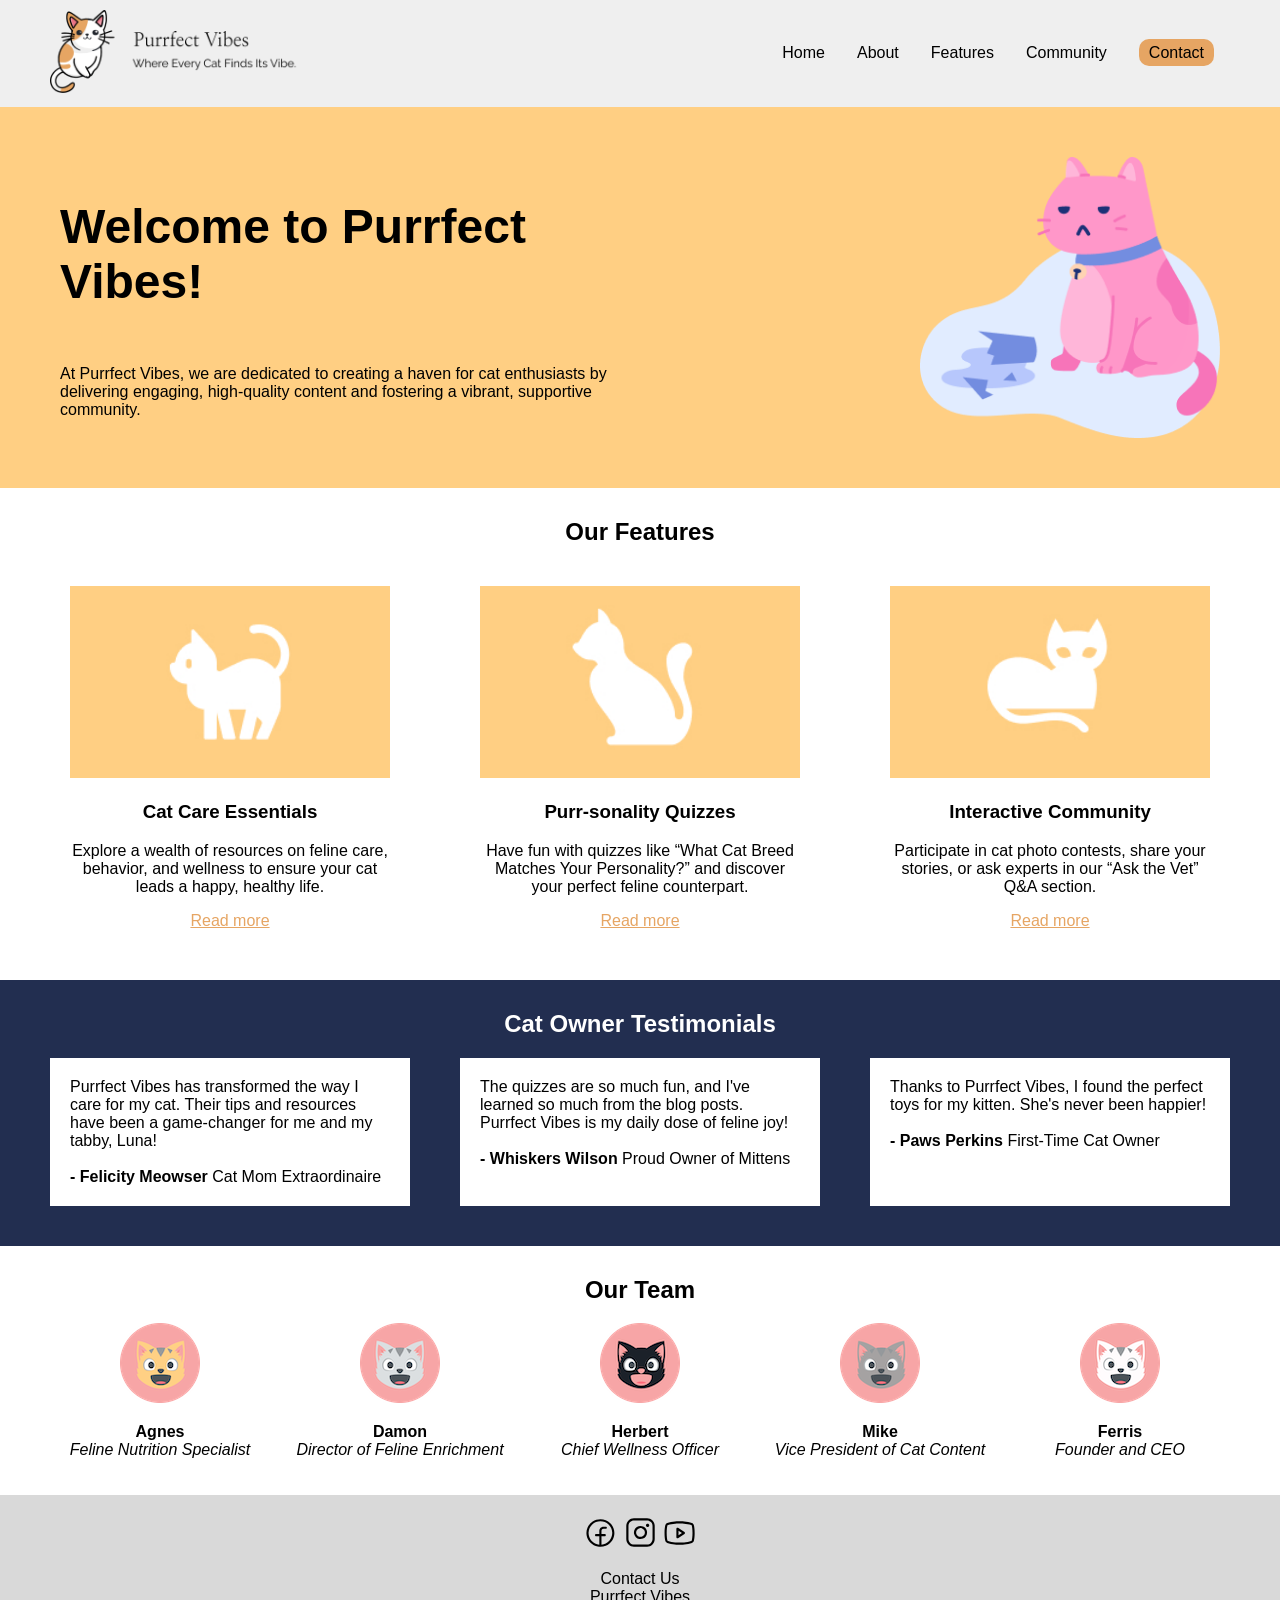
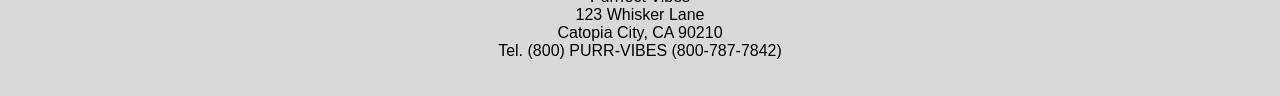
==== beginning/index.html @ f04fb918 "updated files added beginning files" ====
<!DOCTYPE html>
<html lang="en">
<head>
    <meta charset="utf-8">
    <meta name="viewport" content="width=device-width, initial-scale=1.0">
    <link rel="apple-touch-icon" sizes="180x180" href="images/favicons/apple-touch-icon.png">
    <link rel="icon" type="image/png" sizes="32x32" href="images/favicons/favicon-32x32.png">
    <link rel="icon" type="image/png" sizes="16x16" href="images/favicons/favicon-16x16.png">
    <link rel="manifest" href="images/favicons/site.webmanifest">
    <title>Welcome to Purrfect Vibes!</title>
    <link rel="stylesheet" href="css/styles.css">
</head>
<body>
    <header>
        <div class="container">
            <a href="index.html"><img src="images/logo.png" alt="logo"></a>
            <input type="checkbox" class="navToggler" id="navToggler">
            <nav>
                <ul>
                    <li><a href="index.html">Home</a></li>
                    <li><a href="about.html">About</a></li>
                    <li><a href="features.html">Features</a>
                        <ul class="sub-menu">
                            <li><a href="features.html#cat-care">Cat Care</a></li>
                            <li><a href="features.html#quizzes">Quizzes</a></li>
                            <li><a href="features.html#community">Community</a></li>
                        </ul>
                    </li>
                    <li><a href="community.html">Community</a></li>
                    <li><a href="contact.html" class="button">Contact</a></li>
                </ul>
            </nav>
            <label for="navToggler" class="navTogglerMenu" name="navToggler">
                <img src="images/menu.svg" class="menuOpen" alt="menu">
                <img src="images/x.svg" class="menuClose" alt="close">
            </label>
        </div>
    </header>
    <section class="hero">
        <div class="container">
            <div class="hero-text">
                <h1>Welcome to Purrfect Vibes!</h1>
                <p>At Purrfect Vibes, we are dedicated to creating a haven for cat enthusiasts by delivering engaging, high-quality content and fostering a vibrant, supportive community.</p>
            </div>
            <img src="images/hero-cat.png" alt="">
        </div>
    </section>
    <section class="features container">
        <h2>Our Features</h2>
        <div class="feature-container">
            <div class="feature-block">
                <img src="images/cat-care.jpg" alt="cat care">
                <h3>Cat Care Essentials</h3>
                <p>Explore a wealth of resources on feline care, behavior, and wellness to ensure your cat leads a happy, healthy life.</p>
                <a href="#">Read more</a>
            </div>
            <div class="feature-block">
                <img src="images/cat-quizzes.jpg" alt="cat quizzes">
                <h3>Purr-sonality Quizzes</h3>
                <p>Have fun with quizzes like “What Cat Breed Matches Your Personality?” and discover your perfect feline counterpart.</p>
                <a href="#">Read more</a>
            </div>
            <div class="feature-block">
                <img src="images/cat-community.jpg" alt="cat community">
                <h3>Interactive Community</h3>
                <p>Participate in cat photo contests, share your stories, or ask experts in our “Ask the Vet” Q&A section.</p>
                <a href="#">Read more</a>
            </div>
        </div>
    </section>
    <section class="testimonials">
        <div class="container">
            <h2>Cat Owner Testimonials</h2>
            <div class="testimonial-container">
                <div class="testimonial-block">
                    Purrfect Vibes has transformed the way I care for my cat. Their tips and resources have been a game-changer for me and my tabby, Luna!<br><br>
                    <strong>- Felicity Meowser</strong>
                    Cat Mom Extraordinaire
                </div>
                <div class="testimonial-block">
                    The quizzes are so much fun, and I've learned so much from the blog posts. Purrfect Vibes is my daily dose of feline joy!<br><br>
                    <strong>- Whiskers Wilson</strong>
                    Proud Owner of Mittens
                </div>
                <div class="testimonial-block">
                    Thanks to Purrfect Vibes, I found the perfect toys for my kitten. She's never been happier!<br><br>
                    <strong>- Paws Perkins</strong>
                    First-Time Cat Owner
                </div>
            </div>
        </div>
    </section>
    <section class="team container">
        <h2>Our Team</h2>
        <div class="team-container">
            <div class="team-block">
                <img src="images/head-agnes.png" alt="Agnes">
                <p><strong>Agnes</strong><br>
                    <em>Feline Nutrition Specialist</em></p>
            </div>
            <div class="team-block">
                <img src="images/head-damon.png" alt="Damon">
                <p><strong>Damon</strong><br>
                    <em>Director of Feline Enrichment</em></p>
            </div>
            <div class="team-block">
                <img src="images/head-herbert.png" alt="Herbert">
                <p><strong>Herbert</strong><br>
                    <em>Chief Wellness Officer</em></p>
            </div>
            <div class="team-block">
                <img src="images/head-mike.png" alt="Mike">
                <p><strong>Mike</strong><br>
                    <em>Vice President of Cat Content</em></p>
            </div>
            <div class="team-block">
                <img src="images/head-ferris.png" alt="Ferris">
                <p><strong>Ferris</strong><br>
                    <em>Founder and CEO</em></p>
            </div>
        </div>
    </section>
    <footer>
        <div>
            <a href="#"><img src="images/facebook.svg" alt="Facebook"></a>
            <a href="#"><img src="images/instagram.svg" alt="Instagram"></a>
            <a href="#"><img src="images/youtube.svg" alt="Youtube"></a>
        </div>
        <p>
            Contact Us<br>
            Purrfect Vibes<br>
            123 Whisker Lane<br>
            Catopia City, CA 90210<br>
            Tel. (800) PURR-VIBES (800-787-7842)<br>
        </p>
    </footer>
</body>
</html>
---- beginning/css/styles.css ----
* {
    box-sizing: border-box;
}
body, textarea {
    font-size: 16px;
    font-family: Arial, Helvetica, sans-serif;
    margin: 0;
}
h1 {
    font-size: 3rem;
}
.container {
    max-width: 1200px;
    margin: auto;
    padding: 10px;
}
a {
    color: #e6a563;
}
a:hover {
    opacity: 0.8;
}
h2 {
    text-align: center;
}
img {
    width: 100%;
}
/**Header**/
header {
    background-color: #efefef;
}
header a {
    text-decoration: none;
    color: #000
}
header a:hover {
    color: #e6a563;
}
header .container {
    padding: 10px;
    display: flex;
    align-items: center;
    justify-content: flex-end;
}
header .container > a:first-child {
    width: 250px;
    margin-right: auto;

}
header ul {
    list-style-type: none;
    display: flex;
    align-items: center;
    margin: 0;
}
.button {
    background-color: #e6a563;
    border-radius: 10px;
    padding: 5px 10px;
}
.button:hover {
    background-color: #fff;
}
nav li {
    margin: 0 1em;
    position: relative;
    padding-bottom: 20px;
    padding-top: 20px;
}
.sub-menu {
    position: absolute;
    left: 0;
    flex-direction: column;
    margin-top: 20px;
    gap: 20px;
    background-color: #fff;
    border: 1px solid #efefef;
    border-radius: 20px;
    padding: 10px 20px 20px 10px;
    align-items: flex-start;
    display: none;
}
.sub-menu li {
    padding: 0;
}
nav li:hover > .sub-menu,
nav li > .sub-menu:hover  {
    display: flex;
}
.navTogglerMenu, .navToggler {
    display: none;
}
/**Home Page**/
body.home {
    background-color: #efefef;
}
.hero {
    background-color: #FFCF83;
}
.hero .container {
    display: flex;
    justify-content: space-between;
    padding: 50px 20px;
}
.hero img {
    width: 300px;
}
.hero .hero-text {
    display: flex;
    flex-direction: column;
    justify-content: center;
    width: 50%;
}
.feature-container {
    display: flex;
    justify-content: center;
    gap: 50px;
    padding-bottom: 20px;
}
.feature-block {
    text-align: center;
    background-color: #fff;
    padding: 20px;
    flex: auto;
    width: 32%;
}
.testimonials {
    background-color: #222e50;
    padding-bottom: 30px;
}
.testimonials h2 {
    color: #fff;
    text-align: center;
}
.testimonial-container {
    display: flex;
    gap: 50px;
}
.testimonial-block {
    background-color: #fff;
    padding: 20px;
    flex: auto;
    width: 33%;
}
.team {
    padding-bottom: 20px;
}
.team img {
    width: 80px;
}
.team-container {
    display: flex;
    justify-content: space-between;
    gap: 20px;
}
.team-block {
    text-align: center;
    width: 25%;
}
/**About Page**/
.about .container {
    max-width: 900px;
}
.about-block {
    display: flex;
    gap: 20px;
    align-items: center;
}
.about-block img {
    width: 80px;
    height: 80px;
}
/**Community Page**/
.community {
    display: grid;
    gap: 20px;
    grid-template-columns: repeat(3, 1fr);
    margin-bottom: 30px;
    max-width: 1000px;
}
.event-block {
    border: 1px solid #efefef;
    box-shadow: 10px 10px 10px #efefef;
    text-align: center;;
}
.event-block img {
    width: 100%;
}
.event-block h3, .event-block p {
    padding: 0 20px;
}
.event-block.featured {
    grid-column: span 3;
    display: grid;
    grid-template-areas: 
    "image title"
    "image text";
    grid-template-columns: 1fr 1fr;
    grid-template-rows: auto 1fr;
    grid-column-gap: 20px;
}
.event-block.featured img {
    grid-area: image;
}
.event-block.featured h3 {
    grid-area: title;
    text-align: left;
}
.event-block.featured p {
    grid-area: text;
    text-align: left;
}
.event-block span {
    font-style: italic;
    color: #787878;
    font-size: 0.9em;;
}
.event-block p {
    padding-bottom: 20px;
}
/**Feature Page**/
.feature-page-block {
    border: 1px solid #efefef;
    padding: 20px;
    border-radius: 20px;
}
.feature-page-block h3 {
    text-align: center;
}
.feature-page-block img {
    height: 200px;
    object-fit: cover;
}
/**Contact**/
.contact-container {
    display: flex;
    gap: 20px;
    margin-bottom: 50px;
}
.contact-container address {
    width: 30%;
}
.contact-container .form-container {
    width: 70%;
    max-width: 600px;
}
form {
    display: grid;
    grid-template-columns: repeat(2, 1fr); /* Two columns of equal width */
    gap: 1rem;
}
.form-group {
    display: flex;
    flex-direction: column;
}
.full-width {
    grid-column: span 2; 
}
input[type="email"],input[type="text"],input[type="tel"],textarea, select {
    width:100%;
    height:38px;
    padding:6px 10px;
    background-color:#fff;
    border:1px solid #D1D1D1;
    border-radius:4px;
    box-shadow:none;
    box-sizing:border-box;
}
textarea {
    min-height:65px;
    padding-top:6px;
    padding-bottom:6px;
}
form label {
    font-weight:600;
    margin-bottom: 10px;
}
form input[type="checkbox"], form input[type="radio"] {
    display:inline;
}
form .inline-checkbox label {
    font-weight: 400;
}
input[type="submit"] {
	padding: 0 30px;
	font-size: 11px;
	font-weight: 600;
	line-height: 38px;
	letter-spacing: .1rem;
	text-transform: uppercase;
	background-color: transparent;
	border-radius: 4px;
	border: 1px solid #bbb;
	cursor: pointer;
 }
input[type="submit"]:hover, input[type="submit"]:focus {
    color:#333;
    border-color:#888;
    outline:0;
}
input[type="text"]:required, input[type="tel"]:required, input[type="email"]:required {
    border-color:red;
}
input[type="text"]:valid, input[type="tel"]:valid, input[type="email"]:valid {
    border-color:green;
}
/**Footer**/
footer {
    text-align: center;
    background-color: #D9D9D9;
    padding: 20px;
}
footer img {
    width: 35px;
}

/**Tablet Styles**/
@media only screen and (max-width: 1040px) {
    .community {
        grid-template-columns: repeat(2, 1fr);
    }
    .event-block.featured {
        grid-column: span 2;
    }
    .features-page .feature-container {
        flex-wrap: wrap;
        gap: 10px;
    }
    .features-page .feature-page-block {
        width: 40%;
    }
}

/**Mobile Styles**/
@media only screen and (max-width: 767px) {
    header .container {
        flex-wrap: wrap;
        position: relative;
    }
    header img {
        width: 200px;
    }
    header nav {
        position: absolute;
        width: 100%;
        top: 90px;
        left: 0;
        display: none;
    }
    header nav ul {
        flex-direction: column;
        align-items: center;
        justify-content: center;
        width: 100vw;
        background-color: #efefef;
        padding: 0;
        border-top: 1px solid #fff;
    }
    header nav li {
        width: 100%;
        text-align: center;
        border-bottom: 1px solid #fff;
        padding: 0;
        margin: 0;
    }
    header a {
        display: inline-block;
        width: 100%;
        padding: 10px 0;
    }
    header nav li:last-child {
        border-bottom: none;
        padding: 0;
    }
    header .button {
        width: 100%;
        border-radius: 0;
        display: block;
        padding: 10px;
    }
    .navToggler, .navTogglerMenu {
        display: block;
    }
    .navTogglerMenu img {
        width: 25px;
    }
    .navToggler:checked ~ nav {
        display: block;
    }
    .navToggler, .menuClose, .navToggler:checked ~ .navTogglerMenu .menuOpen {
        display: none;
    }
    .navToggler:checked ~ .navTogglerMenu .menuClose {
        display: block;
    }
    .sub-menu {
        display: flex;
        position: relative;
        border-radius: 0;
        gap: 20px;
        padding: 10px;
    }
    .hero .container {
        display: block;
        text-align: center;
    }
    .hero .hero-text {
        width: 100%;
        margin-bottom: 30px;
    }
    .feature-container {
        flex-direction: column;
        gap: 20px;
    }
    .feature-block {
        width: 100%;
    }
    .testimonial-container {
        flex-direction: column;
        gap: 20px;
    }
    .testimonial-block {
        width: 100%;
    }
    .team-container {
        flex-wrap: wrap;
        justify-content: center;
    }
    .about {
        text-align: center;
    }
    .about-container {
        gap: 50px;
    }
    .about-block {
        flex-direction: column;
    }
    .community {
        grid-template-columns: repeat(1, 1fr);
    }
    .event-block.featured {
        grid-column: span 2;
    }
    .features-page .feature-container {
        display: block;
    }
    .features-page .feature-page-block {
        width: 100%;
    } 
    .community {
        display: flex;
        flex-direction: column;
    }
    .event-block.featured {
        display: flex;
        flex-direction: column;
    } 
    .contact {
        text-align: center;
    }
    .contact-container {
        flex-direction: column;
    }
    .contact-container address, .contact-container .form-container {
        width: 100%;
    }
    form {
        grid-template-columns: 1fr;
    }
    .full-width {
        grid-column: span 1;
    }
}
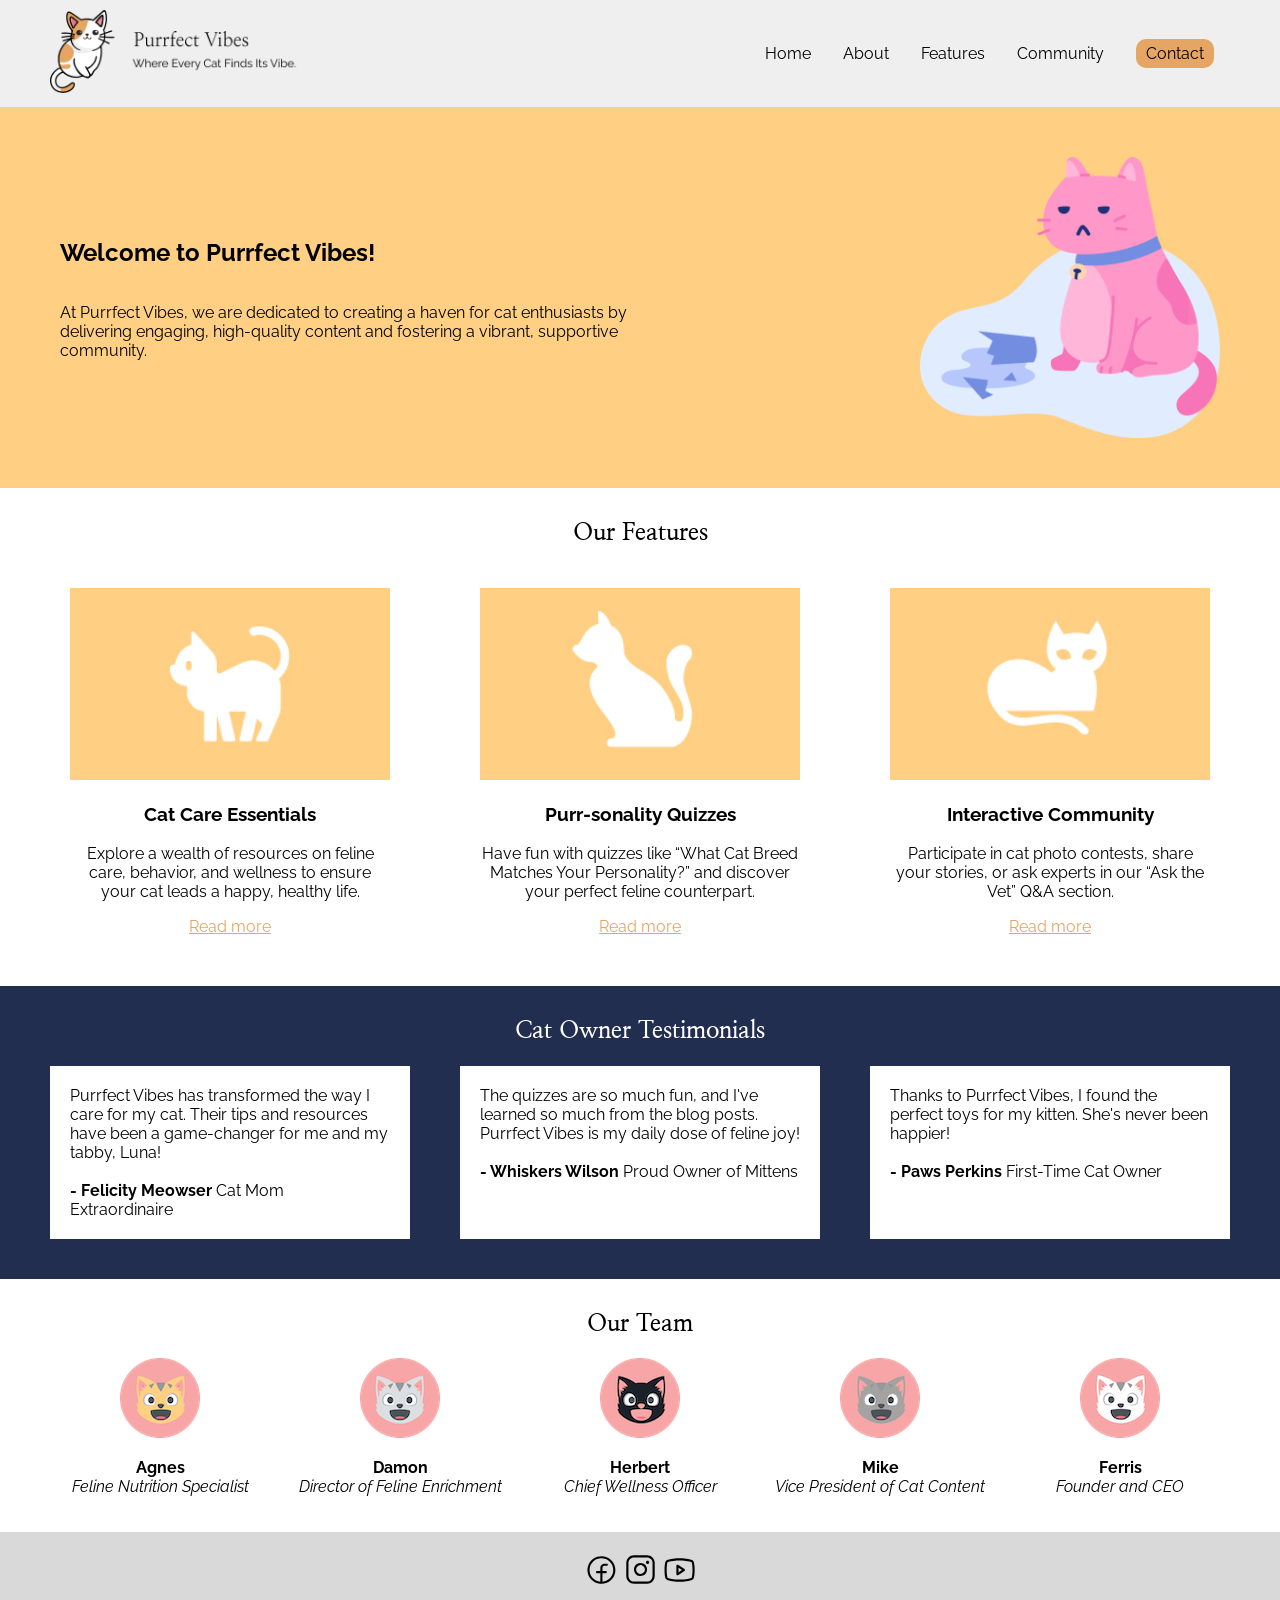
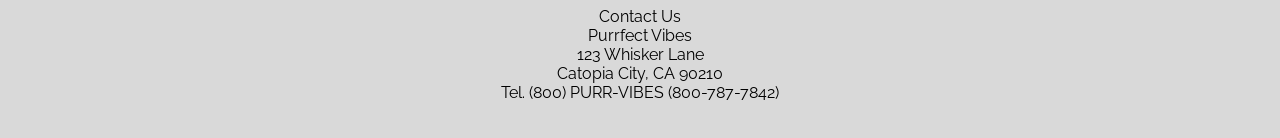
==== commit f7afdc78: "update -embedded Google fonts to all pages - embedded video to about page - embedded calendar to com" ====
--- a/beginning/index.html
+++ b/beginning/index.html
@@ -9,6 +9,10 @@
     <link rel="manifest" href="images/favicons/site.webmanifest">
     <title>Welcome to Purrfect Vibes!</title>
     <link rel="stylesheet" href="css/styles.css">
+    <link rel="preconnect" href="https://fonts.googleapis.com">
+    <link rel="preconnect" href="https://fonts.gstatic.com" crossorigin>
+    <link href="https://fonts.googleapis.com/css2?family=Nanum+Myeongjo&family=Raleway:ital,wght@0,100..900;1,100..900&display=swap" rel="stylesheet">
+    
 </head>
 <body>
     <header>
--- a/beginning/css/styles.css
+++ b/beginning/css/styles.css
@@ -3,11 +3,16 @@
 }
 body, textarea {
     font-size: 16px;
-    font-family: Arial, Helvetica, sans-serif;
+    font-family: "Raleway", sans-serif;
+    font-optical-sizing: auto;
+    font-style: normal;
     margin: 0;
 }
-h1 {
+h1, {
     font-size: 3rem;
+    font-family: "Nanum Myeongjo", serif;
+    font-weight: 400;
+    font-style: normal;
 }
 .container {
     max-width: 1200px;
@@ -21,6 +26,9 @@
     opacity: 0.8;
 }
 h2 {
+    font-family: "Nanum Myeongjo", serif;
+    font-weight: 600;
+    font-style: normal;
     text-align: center;
 }
 img {
@@ -171,6 +179,12 @@
     width: 80px;
     height: 80px;
 }
+
+/* iframe { 
+    width: 100%;
+    aspect-ratio: 16 / 9;
+} */
+
 /**Community Page**/
 .community {
     display: grid;
@@ -245,6 +259,7 @@
     width: 70%;
     max-width: 600px;
 }
+
 form {
     display: grid;
     grid-template-columns: repeat(2, 1fr); /* Two columns of equal width */
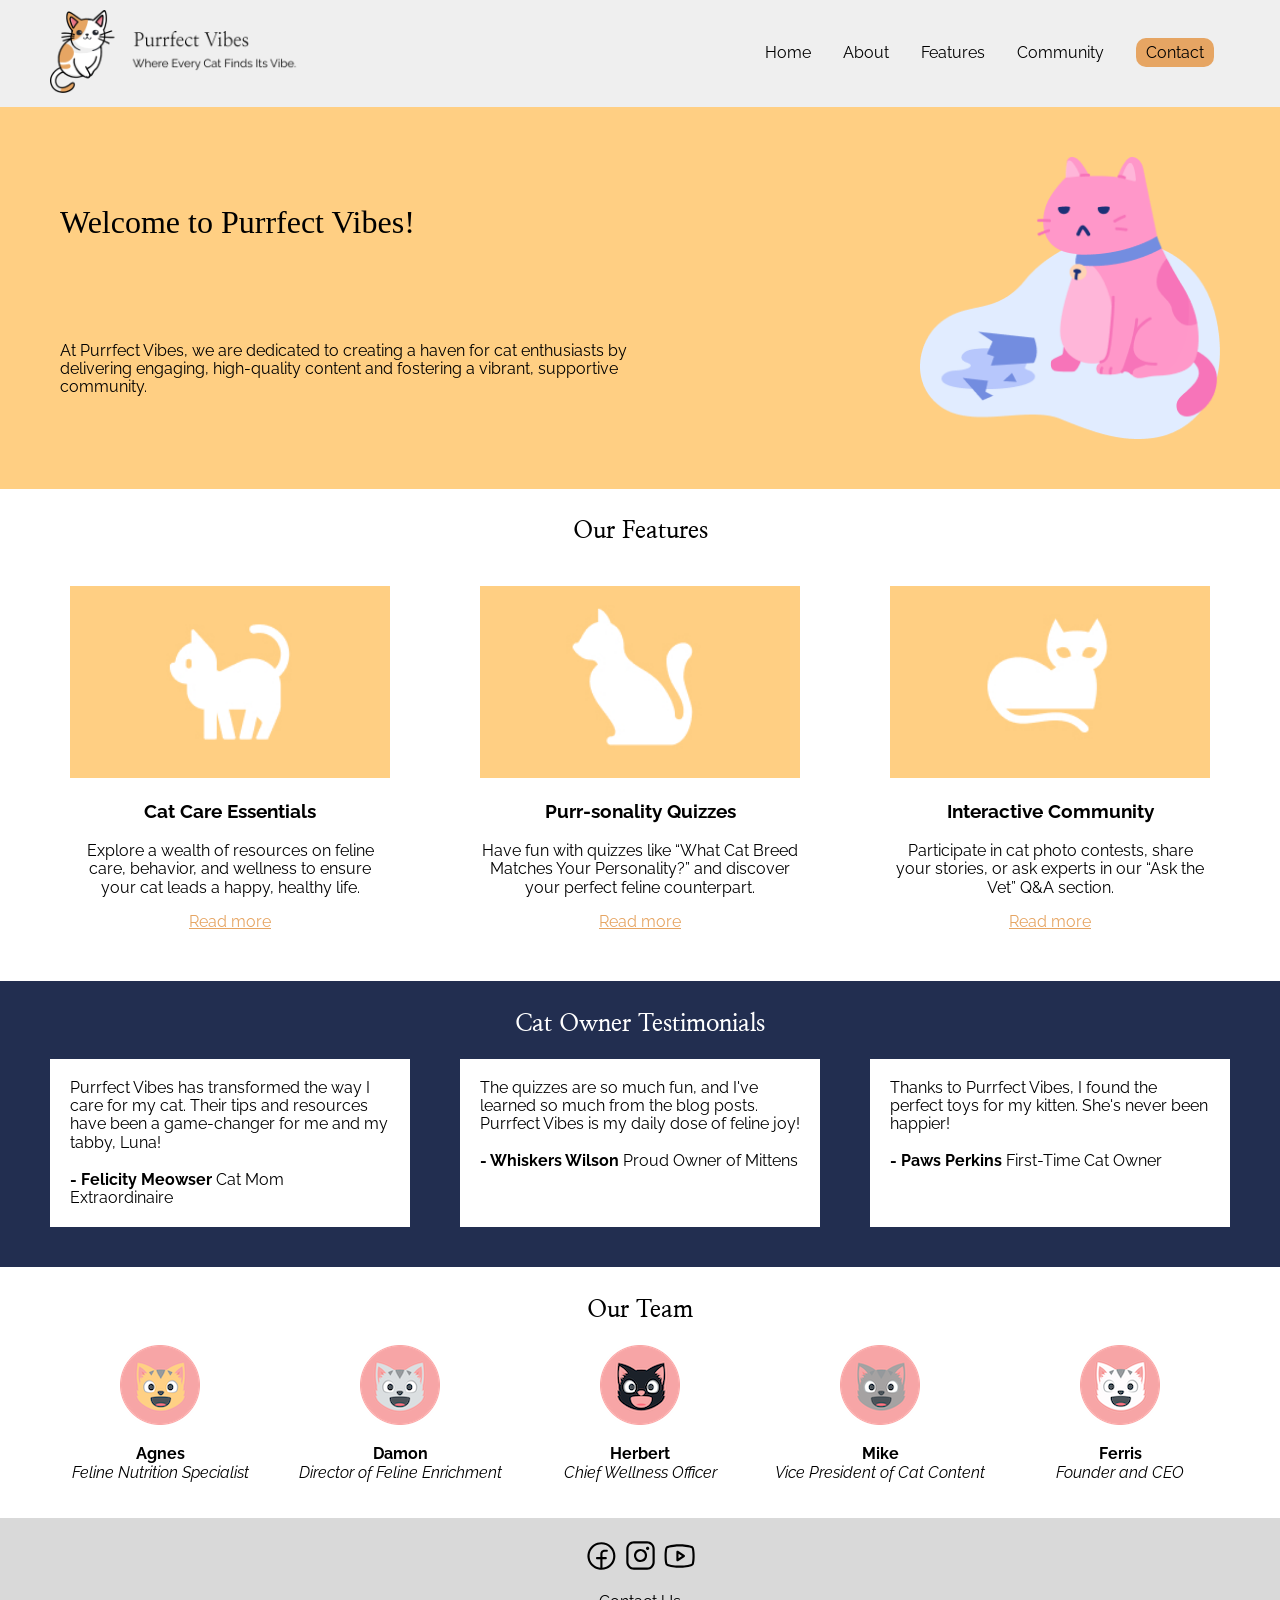
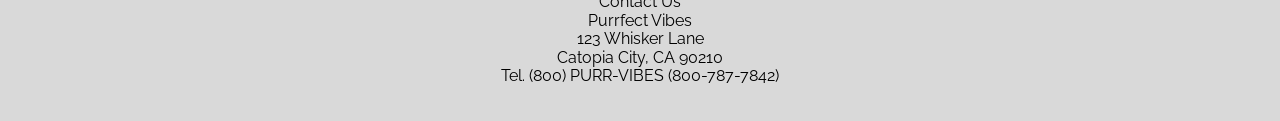
==== commit 172c3f4d: "updated - added normalize - updated h1 html/css" ====
--- a/beginning/index.html
+++ b/beginning/index.html
@@ -9,6 +9,7 @@
     <link rel="manifest" href="images/favicons/site.webmanifest">
     <title>Welcome to Purrfect Vibes!</title>
     <link rel="stylesheet" href="css/styles.css">
+    <link rel="stylesheet" href="css/normalize.css">
     <link rel="preconnect" href="https://fonts.googleapis.com">
     <link rel="preconnect" href="https://fonts.gstatic.com" crossorigin>
     <link href="https://fonts.googleapis.com/css2?family=Nanum+Myeongjo&family=Raleway:ital,wght@0,100..900;1,100..900&display=swap" rel="stylesheet">
--- a/beginning/css/styles.css
+++ b/beginning/css/styles.css
@@ -8,11 +8,19 @@
     font-style: normal;
     margin: 0;
 }
-h1, {
+h1 {
     font-size: 3rem;
     font-family: "Nanum Myeongjo", serif;
     font-weight: 400;
+    color: #fff;
     font-style: normal;
+    text-align: center;
+    border: solid 1px #222e50;
+    background-color: #222e50;
+    height: 100px;
+    display: flex;
+    justify-content: center;
+    align-items: center;
 }
 .container {
     max-width: 1200px;
@@ -106,6 +114,13 @@
 .hero {
     background-color: #FFCF83;
 }
+.hero-text h1 {
+    border: none;
+    background-color: transparent;
+    color: #000;
+   display: block;
+   text-align: left;
+}
 .hero .container {
     display: flex;
     justify-content: space-between;
@@ -239,6 +254,23 @@
     padding: 20px;
     border-radius: 20px;
 }
+.feature-page-block ul {
+    list-style: none;
+    padding-left: 10px;
+}
+.feature-page-block ul li {
+    margin-bottom: 10px;
+    position: relative;
+    padding-left: 25px;
+}
+.feature-page-block ul li::before {
+    content: "\f1b0";
+    font-family: "Font Awesome 7 Free";
+    font-weight: 900;
+    margin-right: 10px;
+    position: absolute;
+    left: 0;
+}
 .feature-page-block h3 {
     text-align: center;
 }
@@ -246,6 +278,7 @@
     height: 200px;
     object-fit: cover;
 }
+
 /**Contact**/
 .contact-container {
     display: flex;
@@ -424,6 +457,9 @@
         width: 100%;
         margin-bottom: 30px;
     }
+    .hero-text h1 {
+        text-align: center;
+    }
     .feature-container {
         flex-direction: column;
         gap: 20px;
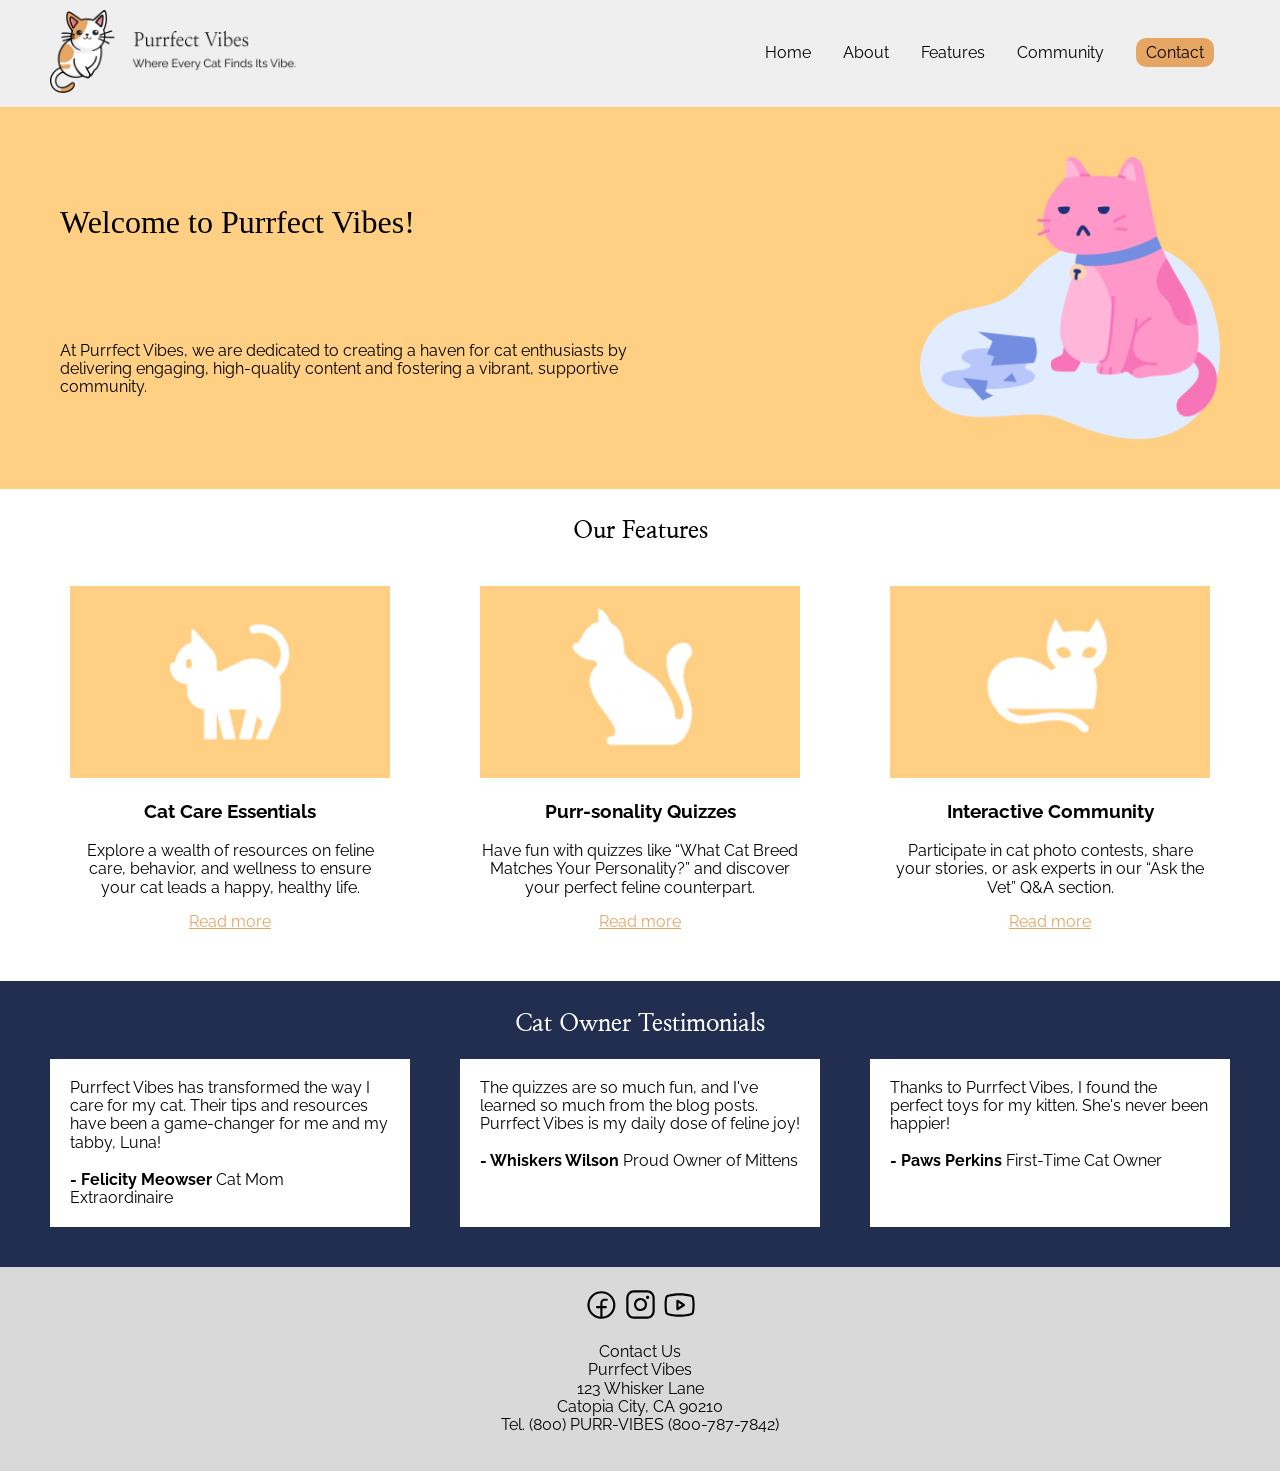
==== commit abe0f020: "updated about.html, styles.css, with team-container  - removed team-container from index.html" ====
--- a/beginning/index.html
+++ b/beginning/index.html
@@ -95,7 +95,7 @@
             </div>
         </div>
     </section>
-    <section class="team container">
+    <!-- <section class="team container">
         <h2>Our Team</h2>
         <div class="team-container">
             <div class="team-block">
@@ -124,7 +124,7 @@
                     <em>Founder and CEO</em></p>
             </div>
         </div>
-    </section>
+    </section> -->
     <footer>
         <div>
             <a href="#"><img src="images/facebook.svg" alt="Facebook"></a>
--- a/beginning/css/styles.css
+++ b/beginning/css/styles.css
@@ -166,39 +166,43 @@
     flex: auto;
     width: 33%;
 }
-.team {
-    padding-bottom: 20px;
-}
-.team img {
-    width: 80px;
+/**About Page**/
+
+.about .container {
+    max-width: 900px;
+}
+.container-careers {
+    padding: 40px;
+}
+.about-intro {
+    display: flex;
+    justify-content:space-evenly;
+    gap: 10px;
+    padding: 0 40px;
+}
+iframe { 
+    width: 100%;
+    aspect-ratio: 16 / 9;
+}
+.team-block img {
+    width: 100px;
 }
 .team-container {
     display: flex;
     justify-content: space-between;
     gap: 20px;
+    border: solid 1px #efefef;
+    background-color: #efefef;
+    height: 300px;
+    align-items: center;
+    margin: auto;
 }
 .team-block {
     text-align: center;
     width: 25%;
-}
-/**About Page**/
-.about .container {
-    max-width: 900px;
-}
-.about-block {
-    display: flex;
-    gap: 20px;
-    align-items: center;
-}
-.about-block img {
-    width: 80px;
-    height: 80px;
-}
-
-/* iframe { 
-    width: 100%;
-    aspect-ratio: 16 / 9;
-} */
+    margin: 0 auto;
+}
+
 
 /**Community Page**/
 .community {
@@ -474,11 +478,15 @@
     .testimonial-block {
         width: 100%;
     }
+
+    /* about-page */
     .team-container {
         flex-wrap: wrap;
         justify-content: center;
     }
     .about {
+        display: flex;
+        flex-direction: row;
         text-align: center;
     }
     .about-container {
